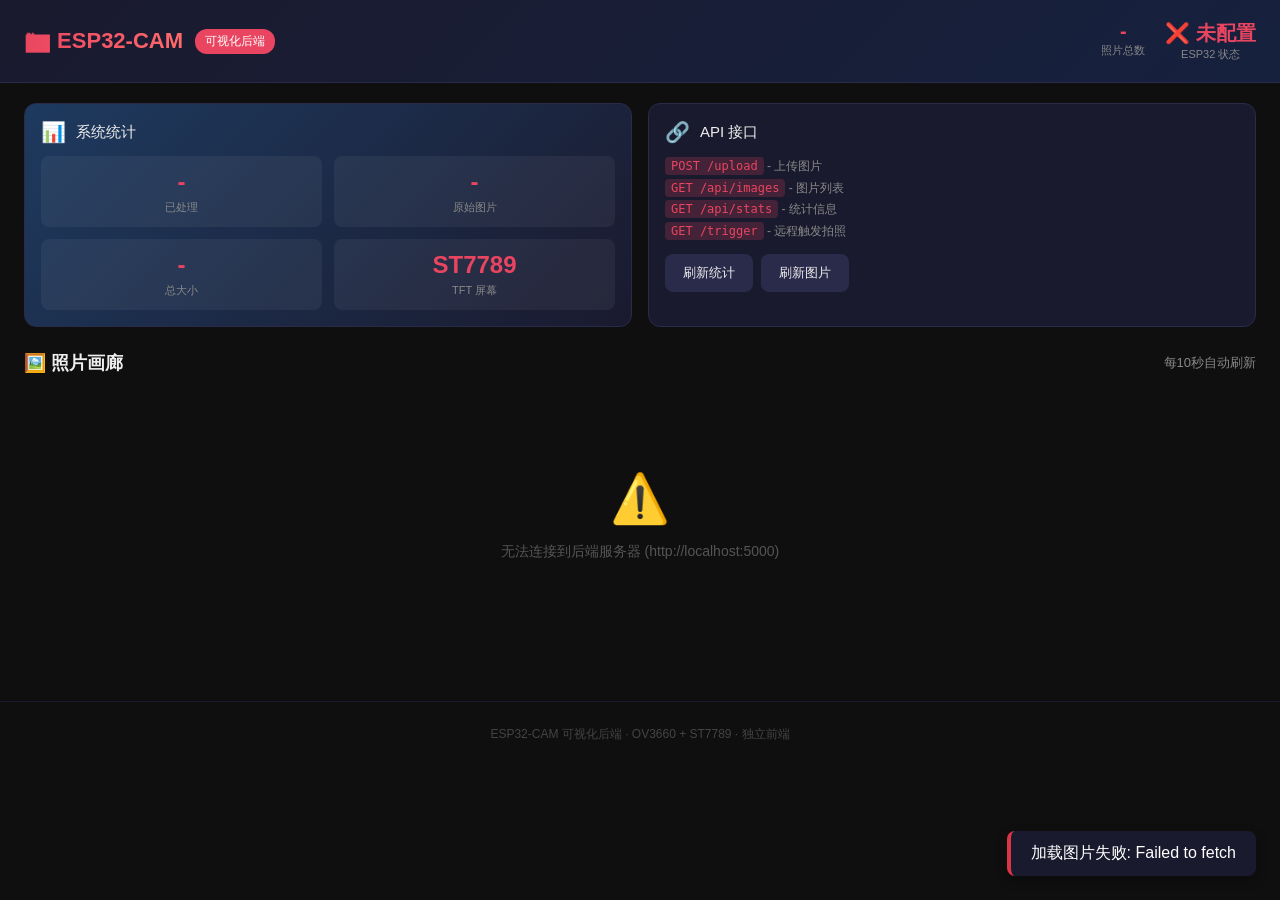
==== frontend/index.html @ 66d802b4 "refactor: separate frontend and backend architecture Backend: - Restructure Flask app from monolithi" ====
<!DOCTYPE html>
<html lang="zh">
<head>
    <meta charset="UTF-8">
    <meta name="viewport" content="width=device-width, initial-scale=1.0">
    <title>ESP32-CAM 可视化后端</title>
    <link rel="stylesheet" href="css/style.css">
</head>
<body>
    <header class="header">
        <div class="header-left">
            <h1>📷 ESP32-CAM</h1>
            <span class="header-badge">可视化后端</span>
        </div>
        <div class="header-stats">
            <div class="stat-item">
                <div class="stat-value" id="photo-count">-</div>
                <div class="stat-label">照片总数</div>
            </div>
            <div class="stat-item">
                <div class="stat-value" id="esp32-status">❌ 未配置</div>
                <div class="stat-label">ESP32 状态</div>
            </div>
        </div>
    </header>

    <main class="main">
        <div class="control-cards">
            <!-- ESP32 Stream Card -->
            <div class="control-card" id="esp32-card" style="display: none;">
                <div class="card-header">
                    <span class="card-icon">📹</span>
                    <h3>ESP32 实时预览</h3>
                </div>
                <div class="stream-container">
                    <img id="esp32-stream" src="" alt="ESP32 Stream">
                    <div class="stream-overlay">
                        <span class="live-badge">LIVE</span>
                    </div>
                </div>
                <div class="card-actions">
                    <a id="esp32-fullscreen" href="" target="_blank" class="btn btn-secondary">打开全屏</a>
                    <button class="btn btn-primary" onclick="triggerCapture()">远程拍照</button>
                </div>
            </div>

            <!-- Stats Card -->
            <div class="control-card stats-card">
                <div class="card-header">
                    <span class="card-icon">📊</span>
                    <h3>系统统计</h3>
                </div>
                <div class="stats-grid">
                    <div class="stat-box">
                        <div class="value" id="processed-count">-</div>
                        <div class="label">已处理</div>
                    </div>
                    <div class="stat-box">
                        <div class="value" id="raw-count">-</div>
                        <div class="label">原始图片</div>
                    </div>
                    <div class="stat-box">
                        <div class="value" id="total-size">-</div>
                        <div class="label">总大小</div>
                    </div>
                    <div class="stat-box">
                        <div class="value">ST7789</div>
                        <div class="label">TFT 屏幕</div>
                    </div>
                </div>
            </div>

            <!-- API Info Card -->
            <div class="control-card">
                <div class="card-header">
                    <span class="card-icon">🔗</span>
                    <h3>API 接口</h3>
                </div>
                <div class="api-list">
                    <code>POST /upload</code> - 上传图片<br>
                    <code>GET /api/images</code> - 图片列表<br>
                    <code>GET /api/stats</code> - 统计信息<br>
                    <code>GET /trigger</code> - 远程触发拍照
                </div>
                <div class="card-actions">
                    <button class="btn btn-secondary" onclick="loadStats()">刷新统计</button>
                    <button class="btn btn-secondary" onclick="loadImages()">刷新图片</button>
                </div>
            </div>
        </div>

        <div class="section-header">
            <h2>🖼️ 照片画廊</h2>
            <span class="refresh-info">每10秒自动刷新</span>
        </div>

        <div class="image-grid" id="image-grid">
            <div class="empty-state">
                <div class="icon">📷</div>
                <p>加载中...</p>
            </div>
        </div>
    </main>

    <footer class="footer">
        ESP32-CAM 可视化后端 · OV3660 + ST7789 · 独立前端
    </footer>

    <div class="toast" id="toast"></div>

    <script src="js/app.js"></script>
</body>
</html>
---- frontend/css/style.css ----
/* Reset & Base */
* {
    margin: 0;
    padding: 0;
    box-sizing: border-box;
}

body {
    font-family: -apple-system, BlinkMacSystemFont, 'Segoe UI', Roboto, sans-serif;
    background: #0f0f0f;
    color: #eee;
    min-height: 100vh;
}

/* Header */
.header {
    background: linear-gradient(135deg, #1a1a2e 0%, #16213e 100%);
    padding: 20px 24px;
    display: flex;
    align-items: center;
    justify-content: space-between;
    flex-wrap: wrap;
    gap: 12px;
    border-bottom: 1px solid #2a2a4a;
}

.header-left {
    display: flex;
    align-items: center;
    gap: 12px;
}

.header h1 {
    font-size: 22px;
    font-weight: 600;
    background: linear-gradient(90deg, #e94560, #ff6b6b);
    -webkit-background-clip: text;
    -webkit-text-fill-color: transparent;
    background-clip: text;
}

.header-badge {
    background: #e94560;
    color: white;
    padding: 4px 10px;
    border-radius: 12px;
    font-size: 12px;
    font-weight: 500;
}

.header-stats {
    display: flex;
    gap: 20px;
}

.stat-item {
    text-align: center;
}

.stat-value {
    font-size: 20px;
    font-weight: 600;
    color: #e94560;
}

.stat-label {
    font-size: 11px;
    color: #888;
    text-transform: uppercase;
}

/* Main Content */
.main {
    padding: 20px 24px;
    max-width: 1600px;
    margin: 0 auto;
}

/* Control Cards */
.control-cards {
    display: grid;
    grid-template-columns: repeat(auto-fit, minmax(320px, 1fr));
    gap: 16px;
    margin-bottom: 24px;
}

.control-card {
    background: #1a1a2e;
    border-radius: 12px;
    padding: 16px;
    border: 1px solid #2a2a4a;
}

.card-header {
    display: flex;
    align-items: center;
    gap: 10px;
    margin-bottom: 12px;
}

.card-icon {
    font-size: 20px;
}

.card-header h3 {
    font-size: 15px;
    font-weight: 500;
}

/* Stream Container */
.stream-container {
    position: relative;
    background: #000;
    border-radius: 8px;
    overflow: hidden;
    aspect-ratio: 4/3;
}

.stream-container img {
    width: 100%;
    height: 100%;
    object-fit: contain;
}

.stream-overlay {
    position: absolute;
    top: 10px;
    left: 10px;
}

.live-badge {
    background: #e94560;
    color: white;
    padding: 4px 8px;
    border-radius: 4px;
    font-size: 11px;
    font-weight: 600;
    animation: pulse 2s infinite;
}

@keyframes pulse {
    0%, 100% { opacity: 1; }
    50% { opacity: 0.6; }
}

.card-actions {
    display: flex;
    gap: 8px;
    margin-top: 12px;
    flex-wrap: wrap;
}

/* Stats Card */
.stats-card {
    background: linear-gradient(135deg, #1e3a5f 0%, #1a1a2e 100%);
}

.stats-grid {
    display: grid;
    grid-template-columns: repeat(2, 1fr);
    gap: 12px;
}

.stat-box {
    background: rgba(255, 255, 255, 0.05);
    padding: 12px;
    border-radius: 8px;
    text-align: center;
}

.stat-box .value {
    font-size: 24px;
    font-weight: 600;
    color: #e94560;
}

.stat-box .label {
    font-size: 11px;
    color: #888;
    margin-top: 4px;
}

/* API List */
.api-list {
    font-size: 12px;
    color: #888;
    line-height: 1.8;
}

.api-list code {
    background: rgba(233, 69, 96, 0.2);
    padding: 2px 6px;
    border-radius: 4px;
    color: #e94560;
}

/* Buttons */
.btn {
    padding: 10px 18px;
    border-radius: 8px;
    border: none;
    font-size: 13px;
    font-weight: 500;
    cursor: pointer;
    transition: all 0.2s;
    text-decoration: none;
    display: inline-flex;
    align-items: center;
    gap: 6px;
}

.btn-primary {
    background: #e94560;
    color: white;
}

.btn-primary:hover {
    background: #c23152;
    transform: translateY(-1px);
}

.btn-secondary {
    background: #2a2a4a;
    color: #eee;
}

.btn-secondary:hover {
    background: #3a3a5a;
}

.btn-danger {
    background: #dc3545;
    color: white;
}

.btn-danger:hover {
    background: #c82333;
}

/* Section Header */
.section-header {
    display: flex;
    align-items: center;
    justify-content: space-between;
    margin-bottom: 16px;
}

.section-header h2 {
    font-size: 18px;
    font-weight: 600;
}

.refresh-info {
    color: #888;
    font-size: 13px;
}

/* Image Grid */
.image-grid {
    display: grid;
    grid-template-columns: repeat(auto-fill, minmax(240px, 1fr));
    gap: 16px;
}

.image-card {
    background: #1a1a2e;
    border-radius: 10px;
    overflow: hidden;
    position: relative;
    transition: transform 0.2s, box-shadow 0.2s;
    border: 1px solid #2a2a4a;
}

.image-card:hover {
    transform: translateY(-4px);
    box-shadow: 0 8px 24px rgba(233, 69, 96, 0.2);
}

.image-link {
    display: block;
    aspect-ratio: 4/3;
    overflow: hidden;
}

.image-link img {
    width: 100%;
    height: 100%;
    object-fit: cover;
    transition: transform 0.3s;
}

.image-card:hover .image-link img {
    transform: scale(1.05);
}

.image-info {
    padding: 10px 12px;
    display: flex;
    justify-content: space-between;
    font-size: 11px;
    color: #888;
}

.btn-delete {
    position: absolute;
    top: 8px;
    right: 8px;
    width: 28px;
    height: 28px;
    border-radius: 50%;
    background: rgba(0, 0, 0, 0.7);
    color: white;
    border: none;
    font-size: 18px;
    cursor: pointer;
    opacity: 0;
    transition: opacity 0.2s, background 0.2s;
    display: flex;
    align-items: center;
    justify-content: center;
}

.image-card:hover .btn-delete {
    opacity: 1;
}

.btn-delete:hover {
    background: #dc3545;
}

/* Empty State */
.empty-state {
    text-align: center;
    padding: 80px 20px;
    color: #555;
    grid-column: 1 / -1;
}

.empty-state .icon {
    font-size: 48px;
    margin-bottom: 16px;
}

.empty-state p {
    font-size: 14px;
}

/* Footer */
.footer {
    text-align: center;
    padding: 24px;
    font-size: 12px;
    color: #444;
    border-top: 1px solid #1a1a2e;
    margin-top: 40px;
}

/* Toast Notification */
.toast {
    position: fixed;
    bottom: 24px;
    right: 24px;
    background: #1a1a2e;
    color: white;
    padding: 12px 20px;
    border-radius: 8px;
    border-left: 4px solid #e94560;
    box-shadow: 0 4px 12px rgba(0, 0, 0, 0.3);
    transform: translateX(120%);
    transition: transform 0.3s;
    z-index: 1000;
    max-width: 300px;
}

.toast.show {
    transform: translateX(0);
}

.toast.error {
    border-left-color: #dc3545;
}

.toast.success {
    border-left-color: #28a745;
}

/* Loading Spinner */
.loading {
    display: inline-block;
    width: 16px;
    height: 16px;
    border: 2px solid rgba(255, 255, 255, 0.3);
    border-radius: 50%;
    border-top-color: #e94560;
    animation: spin 0.8s linear infinite;
}

@keyframes spin {
    to { transform: rotate(360deg); }
}

/* Responsive */
@media (max-width: 768px) {
    .header {
        flex-direction: column;
        align-items: flex-start;
    }

    .header-stats {
        width: 100%;
        justify-content: space-around;
    }

    .control-cards {
        grid-template-columns: 1fr;
    }

    .image-grid {
        grid-template-columns: repeat(auto-fill, minmax(160px, 1fr));
    }

    .card-actions {
        flex-direction: column;
    }

    .btn {
        width: 100%;
        justify-content: center;
    }
}
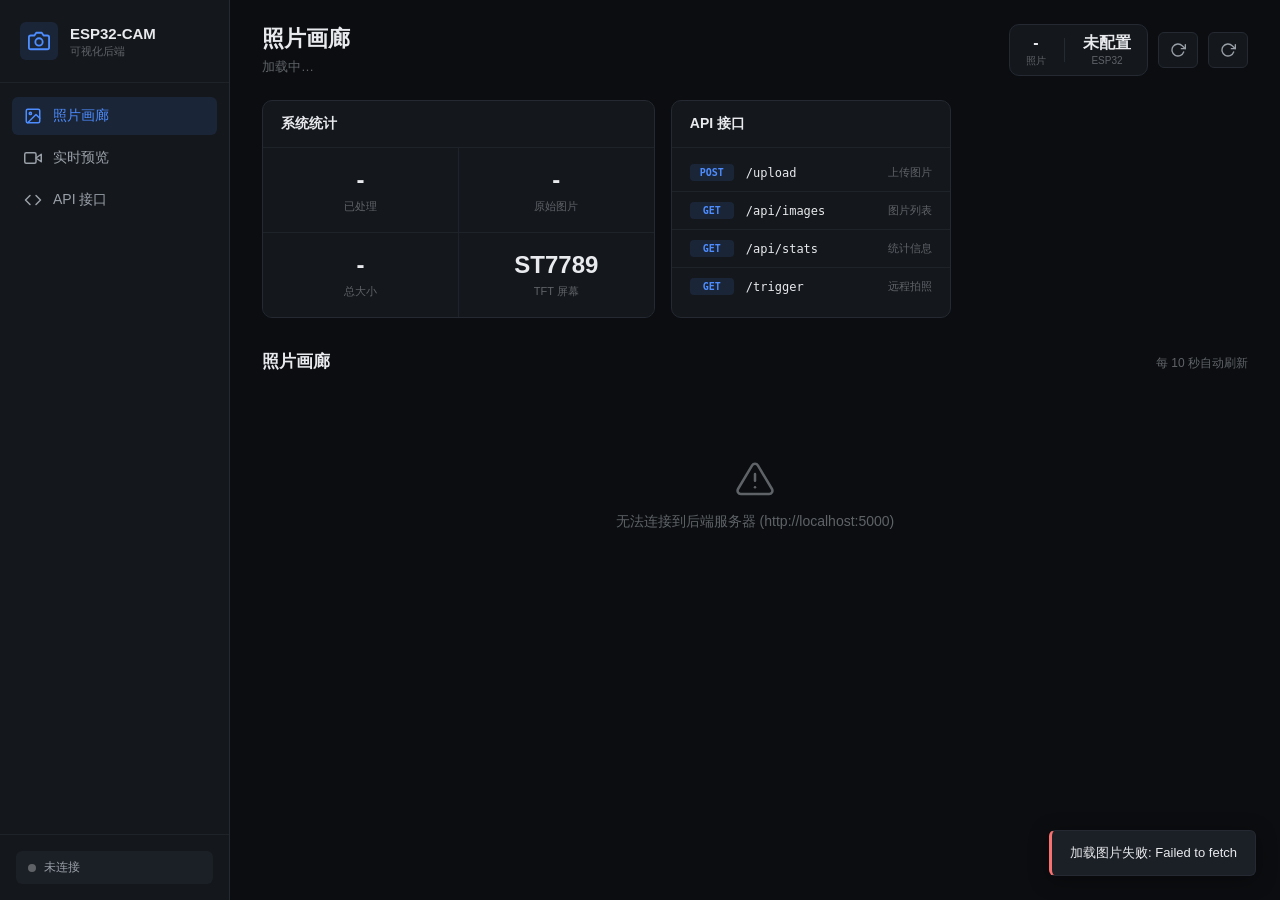
==== commit 6b372e2f: "redesign: modern sidebar layout with refined dark theme - Restructure index.html into sidebar + cont" ====
--- a/frontend/index.html
+++ b/frontend/index.html
@@ -7,107 +7,151 @@
     <link rel="stylesheet" href="css/style.css">
 </head>
 <body>
-    <header class="header">
-        <div class="header-left">
-            <h1>📷 ESP32-CAM</h1>
-            <span class="header-badge">可视化后端</span>
-        </div>
-        <div class="header-stats">
-            <div class="stat-item">
-                <div class="stat-value" id="photo-count">-</div>
-                <div class="stat-label">照片总数</div>
-            </div>
-            <div class="stat-item">
-                <div class="stat-value" id="esp32-status">❌ 未配置</div>
-                <div class="stat-label">ESP32 状态</div>
-            </div>
-        </div>
-    </header>
-
-    <main class="main">
-        <div class="control-cards">
-            <!-- ESP32 Stream Card -->
-            <div class="control-card" id="esp32-card" style="display: none;">
-                <div class="card-header">
-                    <span class="card-icon">📹</span>
-                    <h3>ESP32 实时预览</h3>
+    <div class="app">
+        <!-- Sidebar -->
+        <aside class="sidebar">
+            <div class="brand">
+                <div class="brand-logo">
+                    <svg viewBox="0 0 24 24" width="22" height="22" fill="none" stroke="currentColor" stroke-width="2" stroke-linecap="round" stroke-linejoin="round">
+                        <path d="M23 19a2 2 0 0 1-2 2H3a2 2 0 0 1-2-2V8a2 2 0 0 1 2-2h4l2-3h6l2 3h4a2 2 0 0 1 2 2z"/>
+                        <circle cx="12" cy="13" r="4"/>
+                    </svg>
                 </div>
-                <div class="stream-container">
-                    <img id="esp32-stream" src="" alt="ESP32 Stream">
-                    <div class="stream-overlay">
-                        <span class="live-badge">LIVE</span>
-                    </div>
-                </div>
-                <div class="card-actions">
-                    <a id="esp32-fullscreen" href="" target="_blank" class="btn btn-secondary">打开全屏</a>
-                    <button class="btn btn-primary" onclick="triggerCapture()">远程拍照</button>
+                <div class="brand-text">
+                    <span class="brand-title">ESP32-CAM</span>
+                    <span class="brand-sub">可视化后端</span>
                 </div>
             </div>
 
-            <!-- Stats Card -->
-            <div class="control-card stats-card">
-                <div class="card-header">
-                    <span class="card-icon">📊</span>
-                    <h3>系统统计</h3>
+            <nav class="nav">
+                <a href="#gallery" class="nav-item active">
+                    <svg viewBox="0 0 24 24" width="18" height="18" fill="none" stroke="currentColor" stroke-width="2" stroke-linecap="round" stroke-linejoin="round"><rect x="3" y="3" width="18" height="18" rx="2"/><circle cx="8.5" cy="8.5" r="1.5"/><path d="M21 15l-5-5L5 21"/></svg>
+                    <span>照片画廊</span>
+                </a>
+                <a href="#stream" class="nav-item" id="nav-stream">
+                    <svg viewBox="0 0 24 24" width="18" height="18" fill="none" stroke="currentColor" stroke-width="2" stroke-linecap="round" stroke-linejoin="round"><polygon points="23 7 16 12 23 17 23 7"/><rect x="1" y="5" width="15" height="14" rx="2"/></svg>
+                    <span>实时预览</span>
+                </a>
+                <a href="#api" class="nav-item">
+                    <svg viewBox="0 0 24 24" width="18" height="18" fill="none" stroke="currentColor" stroke-width="2" stroke-linecap="round" stroke-linejoin="round"><polyline points="16 18 22 12 16 6"/><polyline points="8 6 2 12 8 18"/></svg>
+                    <span>API 接口</span>
+                </a>
+            </nav>
+
+            <div class="sidebar-footer">
+                <div class="status-pill" id="sidebar-status">
+                    <span class="status-dot status-dot--offline"></span>
+                    <span id="sidebar-status-text">未连接</span>
                 </div>
-                <div class="stats-grid">
-                    <div class="stat-box">
-                        <div class="value" id="processed-count">-</div>
-                        <div class="label">已处理</div>
+            </div>
+        </aside>
+
+        <!-- Main -->
+        <main class="content">
+            <!-- Top bar -->
+            <header class="topbar">
+                <div class="topbar-title">
+                    <h1>照片画廊</h1>
+                    <p class="topbar-sub" id="topbar-sub">加载中…</p>
+                </div>
+                <div class="topbar-actions">
+                    <div class="topbar-stats">
+                        <div class="ts-item">
+                            <span class="ts-value" id="photo-count">-</span>
+                            <span class="ts-label">照片</span>
+                        </div>
+                        <div class="ts-divider"></div>
+                        <div class="ts-item">
+                            <span class="ts-value" id="esp32-status">未配置</span>
+                            <span class="ts-label">ESP32</span>
+                        </div>
                     </div>
-                    <div class="stat-box">
-                        <div class="value" id="raw-count">-</div>
-                        <div class="label">原始图片</div>
+                    <button class="btn btn-ghost" onclick="loadStats()" title="刷新统计">
+                        <svg viewBox="0 0 24 24" width="16" height="16" fill="none" stroke="currentColor" stroke-width="2" stroke-linecap="round" stroke-linejoin="round"><polyline points="23 4 23 10 17 10"/><path d="M20.49 15a9 9 0 1 1-2.12-9.36L23 10"/></svg>
+                    </button>
+                    <button class="btn btn-ghost" onclick="loadImages()" title="刷新图片">
+                        <svg viewBox="0 0 24 24" width="16" height="16" fill="none" stroke="currentColor" stroke-width="2" stroke-linecap="round" stroke-linejoin="round"><polyline points="23 4 23 10 17 10"/><path d="M20.49 15a9 9 0 1 1-2.12-9.36L23 10"/></svg>
+                    </button>
+                </div>
+            </header>
+
+            <!-- Cards row -->
+            <section class="cards" id="stream">
+                <div class="card card--stream" id="esp32-card" style="display:none;">
+                    <div class="card-head">
+                        <div class="card-head-left">
+                            <span class="card-title">实时预览</span>
+                            <span class="live-tag"><span class="live-dot"></span>LIVE</span>
+                        </div>
+                        <a id="esp32-fullscreen" href="" target="_blank" class="card-link">全屏打开 ↗</a>
                     </div>
-                    <div class="stat-box">
-                        <div class="value" id="total-size">-</div>
-                        <div class="label">总大小</div>
+                    <div class="stream-wrap">
+                        <img id="esp32-stream" src="" alt="ESP32 Stream">
                     </div>
-                    <div class="stat-box">
-                        <div class="value">ST7789</div>
-                        <div class="label">TFT 屏幕</div>
+                    <div class="card-foot">
+                        <button class="btn btn-primary" onclick="triggerCapture()">
+                            <svg viewBox="0 0 24 24" width="16" height="16" fill="none" stroke="currentColor" stroke-width="2" stroke-linecap="round" stroke-linejoin="round"><path d="M23 19a2 2 0 0 1-2 2H3a2 2 0 0 1-2-2V8a2 2 0 0 1 2-2h4l2-3h6l2 3h4a2 2 0 0 1 2 2z"/><circle cx="12" cy="13" r="4"/></svg>
+                            远程拍照
+                        </button>
                     </div>
                 </div>
-            </div>
 
-            <!-- API Info Card -->
-            <div class="control-card">
-                <div class="card-header">
-                    <span class="card-icon">🔗</span>
-                    <h3>API 接口</h3>
+                <div class="card card--stats">
+                    <div class="card-head">
+                        <span class="card-title">系统统计</span>
+                    </div>
+                    <div class="stats-grid">
+                        <div class="stat-box">
+                            <div class="stat-value" id="processed-count">-</div>
+                            <div class="stat-label">已处理</div>
+                        </div>
+                        <div class="stat-box">
+                            <div class="stat-value" id="raw-count">-</div>
+                            <div class="stat-label">原始图片</div>
+                        </div>
+                        <div class="stat-box">
+                            <div class="stat-value" id="total-size">-</div>
+                            <div class="stat-label">总大小</div>
+                        </div>
+                        <div class="stat-box">
+                            <div class="stat-value">ST7789</div>
+                            <div class="stat-label">TFT 屏幕</div>
+                        </div>
+                    </div>
                 </div>
-                <div class="api-list">
-                    <code>POST /upload</code> - 上传图片<br>
-                    <code>GET /api/images</code> - 图片列表<br>
-                    <code>GET /api/stats</code> - 统计信息<br>
-                    <code>GET /trigger</code> - 远程触发拍照
+
+                <div class="card card--api" id="api">
+                    <div class="card-head">
+                        <span class="card-title">API 接口</span>
+                    </div>
+                    <div class="api-list">
+                        <div class="api-row"><code>POST</code><span>/upload</span><em>上传图片</em></div>
+                        <div class="api-row"><code>GET</code><span>/api/images</span><em>图片列表</em></div>
+                        <div class="api-row"><code>GET</code><span>/api/stats</span><em>统计信息</em></div>
+                        <div class="api-row"><code>GET</code><span>/trigger</span><em>远程拍照</em></div>
+                    </div>
                 </div>
-                <div class="card-actions">
-                    <button class="btn btn-secondary" onclick="loadStats()">刷新统计</button>
-                    <button class="btn btn-secondary" onclick="loadImages()">刷新图片</button>
+            </section>
+
+            <!-- Gallery -->
+            <section class="gallery" id="gallery">
+                <div class="gallery-head">
+                    <h2>照片画廊</h2>
+                    <span class="refresh-info">每 10 秒自动刷新</span>
                 </div>
-            </div>
-        </div>
-
-        <div class="section-header">
-            <h2>🖼️ 照片画廊</h2>
-            <span class="refresh-info">每10秒自动刷新</span>
-        </div>
-
-        <div class="image-grid" id="image-grid">
-            <div class="empty-state">
-                <div class="icon">📷</div>
-                <p>加载中...</p>
-            </div>
-        </div>
-    </main>
-
-    <footer class="footer">
-        ESP32-CAM 可视化后端 · OV3660 + ST7789 · 独立前端
-    </footer>
+                <div class="image-grid" id="image-grid">
+                    <div class="empty-state">
+                        <div class="empty-icon">
+                            <svg viewBox="0 0 24 24" width="40" height="40" fill="none" stroke="currentColor" stroke-width="1.5" stroke-linecap="round" stroke-linejoin="round"><rect x="3" y="3" width="18" height="18" rx="2"/><circle cx="8.5" cy="8.5" r="1.5"/><path d="M21 15l-5-5L5 21"/></svg>
+                        </div>
+                        <p>加载中…</p>
+                    </div>
+                </div>
+            </section>
+        </main>
+    </div>
 
     <div class="toast" id="toast"></div>
-
     <script src="js/app.js"></script>
 </body>
 </html>
--- a/frontend/css/style.css
+++ b/frontend/css/style.css
@@ -1,304 +1,345 @@
-/* Reset & Base */
-* {
-    margin: 0;
-    padding: 0;
-    box-sizing: border-box;
-}
+/* ===== Design Tokens ===== */
+:root {
+    --bg: #0b0d10;
+    --surface: #14171c;
+    --surface-2: #1b1f26;
+    --border: #242932;
+    --border-soft: #1e2229;
+    --text: #e8eaed;
+    --text-2: #9aa0a8;
+    --text-3: #5f6368;
+    --accent: #4d8dff;
+    --accent-2: #6aa1ff;
+    --accent-soft: rgba(77, 141, 255, 0.12);
+    --green: #34d399;
+    --red: #f87171;
+    --radius: 10px;
+    --radius-sm: 6px;
+    --sidebar-w: 230px;
+    --shadow: 0 4px 20px rgba(0,0,0,0.35);
+}
+
+* { margin: 0; padding: 0; box-sizing: border-box; }
 
 body {
-    font-family: -apple-system, BlinkMacSystemFont, 'Segoe UI', Roboto, sans-serif;
-    background: #0f0f0f;
-    color: #eee;
+    font-family: -apple-system, BlinkMacSystemFont, 'Segoe UI', Roboto, 'PingFang SC', 'Microsoft YaHei', sans-serif;
+    background: var(--bg);
+    color: var(--text);
     min-height: 100vh;
-}
-
-/* Header */
-.header {
-    background: linear-gradient(135deg, #1a1a2e 0%, #16213e 100%);
-    padding: 20px 24px;
+    -webkit-font-smoothing: antialiased;
+}
+
+/* ===== Layout ===== */
+.app {
+    display: flex;
+    min-height: 100vh;
+}
+
+/* ===== Sidebar ===== */
+.sidebar {
+    width: var(--sidebar-w);
+    flex-shrink: 0;
+    background: var(--surface);
+    border-right: 1px solid var(--border);
+    display: flex;
+    flex-direction: column;
+    position: sticky;
+    top: 0;
+    height: 100vh;
+}
+
+.brand {
+    display: flex;
+    align-items: center;
+    gap: 12px;
+    padding: 22px 20px;
+    border-bottom: 1px solid var(--border-soft);
+}
+
+.brand-logo {
+    width: 38px;
+    height: 38px;
+    border-radius: var(--radius-sm);
+    background: var(--accent-soft);
+    color: var(--accent);
+    display: flex;
+    align-items: center;
+    justify-content: center;
+    flex-shrink: 0;
+}
+
+.brand-text { display: flex; flex-direction: column; line-height: 1.3; }
+.brand-title { font-size: 15px; font-weight: 600; }
+.brand-sub { font-size: 11px; color: var(--text-3); }
+
+.nav {
+    padding: 14px 12px;
+    display: flex;
+    flex-direction: column;
+    gap: 4px;
+    flex: 1;
+}
+
+.nav-item {
+    display: flex;
+    align-items: center;
+    gap: 11px;
+    padding: 10px 12px;
+    border-radius: var(--radius-sm);
+    color: var(--text-2);
+    text-decoration: none;
+    font-size: 14px;
+    transition: background .15s, color .15s;
+}
+
+.nav-item:hover { background: var(--surface-2); color: var(--text); }
+.nav-item.active { background: var(--accent-soft); color: var(--accent); }
+
+.sidebar-footer {
+    padding: 16px;
+    border-top: 1px solid var(--border-soft);
+}
+
+.status-pill {
+    display: flex;
+    align-items: center;
+    gap: 8px;
+    padding: 8px 12px;
+    background: var(--surface-2);
+    border-radius: var(--radius-sm);
+    font-size: 12px;
+    color: var(--text-2);
+}
+
+.status-dot {
+    width: 8px;
+    height: 8px;
+    border-radius: 50%;
+    flex-shrink: 0;
+}
+.status-dot--online { background: var(--green); box-shadow: 0 0 6px var(--green); }
+.status-dot--offline { background: var(--text-3); }
+
+/* ===== Content ===== */
+.content {
+    flex: 1;
+    min-width: 0;
+    padding: 0 32px 48px;
+}
+
+/* ===== Top bar ===== */
+.topbar {
     display: flex;
     align-items: center;
     justify-content: space-between;
+    padding: 24px 0;
+    gap: 16px;
     flex-wrap: wrap;
-    gap: 12px;
-    border-bottom: 1px solid #2a2a4a;
-}
-
-.header-left {
-    display: flex;
-    align-items: center;
-    gap: 12px;
-}
-
-.header h1 {
-    font-size: 22px;
-    font-weight: 600;
-    background: linear-gradient(90deg, #e94560, #ff6b6b);
-    -webkit-background-clip: text;
-    -webkit-text-fill-color: transparent;
-    background-clip: text;
-}
-
-.header-badge {
-    background: #e94560;
-    color: white;
-    padding: 4px 10px;
-    border-radius: 12px;
-    font-size: 12px;
-    font-weight: 500;
-}
-
-.header-stats {
-    display: flex;
-    gap: 20px;
-}
-
-.stat-item {
-    text-align: center;
-}
-
-.stat-value {
-    font-size: 20px;
-    font-weight: 600;
-    color: #e94560;
-}
-
-.stat-label {
-    font-size: 11px;
-    color: #888;
-    text-transform: uppercase;
-}
-
-/* Main Content */
-.main {
-    padding: 20px 24px;
-    max-width: 1600px;
-    margin: 0 auto;
-}
-
-/* Control Cards */
-.control-cards {
-    display: grid;
-    grid-template-columns: repeat(auto-fit, minmax(320px, 1fr));
-    gap: 16px;
-    margin-bottom: 24px;
-}
-
-.control-card {
-    background: #1a1a2e;
-    border-radius: 12px;
-    padding: 16px;
-    border: 1px solid #2a2a4a;
-}
-
-.card-header {
-    display: flex;
-    align-items: center;
-    gap: 10px;
-    margin-bottom: 12px;
-}
-
-.card-icon {
-    font-size: 20px;
-}
-
-.card-header h3 {
-    font-size: 15px;
-    font-weight: 500;
-}
-
-/* Stream Container */
-.stream-container {
-    position: relative;
-    background: #000;
-    border-radius: 8px;
-    overflow: hidden;
-    aspect-ratio: 4/3;
-}
-
-.stream-container img {
-    width: 100%;
-    height: 100%;
-    object-fit: contain;
-}
-
-.stream-overlay {
-    position: absolute;
-    top: 10px;
-    left: 10px;
-}
-
-.live-badge {
-    background: #e94560;
-    color: white;
-    padding: 4px 8px;
-    border-radius: 4px;
-    font-size: 11px;
-    font-weight: 600;
-    animation: pulse 2s infinite;
-}
-
-@keyframes pulse {
-    0%, 100% { opacity: 1; }
-    50% { opacity: 0.6; }
-}
-
-.card-actions {
-    display: flex;
-    gap: 8px;
-    margin-top: 12px;
-    flex-wrap: wrap;
-}
-
-/* Stats Card */
-.stats-card {
-    background: linear-gradient(135deg, #1e3a5f 0%, #1a1a2e 100%);
-}
-
-.stats-grid {
-    display: grid;
-    grid-template-columns: repeat(2, 1fr);
-    gap: 12px;
-}
-
-.stat-box {
-    background: rgba(255, 255, 255, 0.05);
-    padding: 12px;
-    border-radius: 8px;
-    text-align: center;
-}
-
-.stat-box .value {
-    font-size: 24px;
-    font-weight: 600;
-    color: #e94560;
-}
-
-.stat-box .label {
-    font-size: 11px;
-    color: #888;
-    margin-top: 4px;
-}
-
-/* API List */
-.api-list {
-    font-size: 12px;
-    color: #888;
-    line-height: 1.8;
-}
-
-.api-list code {
-    background: rgba(233, 69, 96, 0.2);
-    padding: 2px 6px;
-    border-radius: 4px;
-    color: #e94560;
-}
-
-/* Buttons */
+}
+
+.topbar-title h1 { font-size: 22px; font-weight: 600; }
+.topbar-sub { font-size: 13px; color: var(--text-3); margin-top: 4px; }
+
+.topbar-actions { display: flex; align-items: center; gap: 10px; }
+
+.topbar-stats {
+    display: flex;
+    align-items: center;
+    gap: 18px;
+    padding: 8px 16px;
+    background: var(--surface);
+    border: 1px solid var(--border);
+    border-radius: var(--radius);
+}
+
+.ts-item { display: flex; flex-direction: column; align-items: center; line-height: 1.2; }
+.ts-value { font-size: 16px; font-weight: 600; color: var(--text); }
+.ts-label { font-size: 10px; color: var(--text-3); margin-top: 2px; }
+.ts-divider { width: 1px; height: 24px; background: var(--border); }
+
+/* ===== Buttons ===== */
 .btn {
-    padding: 10px 18px;
-    border-radius: 8px;
-    border: none;
+    display: inline-flex;
+    align-items: center;
+    gap: 7px;
+    padding: 9px 16px;
+    border-radius: var(--radius-sm);
+    border: 1px solid transparent;
     font-size: 13px;
     font-weight: 500;
     cursor: pointer;
-    transition: all 0.2s;
+    transition: all .15s;
     text-decoration: none;
+    font-family: inherit;
+    white-space: nowrap;
+}
+
+.btn-primary { background: var(--accent); color: #fff; }
+.btn-primary:hover { background: var(--accent-2); }
+
+.btn-ghost {
+    background: var(--surface);
+    color: var(--text-2);
+    border-color: var(--border);
+    padding: 9px 11px;
+}
+.btn-ghost:hover { color: var(--text); border-color: var(--text-3); }
+
+.btn-danger { background: var(--red); color: #fff; }
+
+/* ===== Cards row ===== */
+.cards {
+    display: grid;
+    grid-template-columns: 1.4fr 1fr 1fr;
+    gap: 16px;
+    margin-bottom: 32px;
+}
+
+.card {
+    background: var(--surface);
+    border: 1px solid var(--border);
+    border-radius: var(--radius);
+    overflow: hidden;
+}
+
+.card-head {
+    display: flex;
+    align-items: center;
+    justify-content: space-between;
+    padding: 14px 18px;
+    border-bottom: 1px solid var(--border-soft);
+}
+
+.card-head-left { display: flex; align-items: center; gap: 10px; }
+.card-title { font-size: 14px; font-weight: 600; }
+.card-link { font-size: 12px; color: var(--accent); text-decoration: none; }
+.card-link:hover { text-decoration: underline; }
+
+.card-foot { padding: 14px 18px; }
+
+/* Stream */
+.stream-wrap {
+    background: #000;
+    aspect-ratio: 4/3;
+    overflow: hidden;
+}
+.stream-wrap img { width: 100%; height: 100%; object-fit: contain; }
+
+.live-tag {
     display: inline-flex;
     align-items: center;
-    gap: 6px;
-}
-
-.btn-primary {
-    background: #e94560;
-    color: white;
-}
-
-.btn-primary:hover {
-    background: #c23152;
-    transform: translateY(-1px);
-}
-
-.btn-secondary {
-    background: #2a2a4a;
-    color: #eee;
-}
-
-.btn-secondary:hover {
-    background: #3a3a5a;
-}
-
-.btn-danger {
-    background: #dc3545;
-    color: white;
-}
-
-.btn-danger:hover {
-    background: #c82333;
-}
-
-/* Section Header */
-.section-header {
-    display: flex;
-    align-items: center;
+    gap: 5px;
+    background: rgba(248, 113, 113, 0.15);
+    color: var(--red);
+    padding: 2px 8px;
+    border-radius: 4px;
+    font-size: 10px;
+    font-weight: 700;
+    letter-spacing: 0.5px;
+}
+.live-dot {
+    width: 6px;
+    height: 6px;
+    border-radius: 50%;
+    background: var(--red);
+    animation: pulse 1.5s ease-in-out infinite;
+}
+@keyframes pulse { 0%,100% { opacity: 1; } 50% { opacity: 0.3; } }
+
+/* Stats */
+.stats-grid {
+    display: grid;
+    grid-template-columns: 1fr 1fr;
+    gap: 1px;
+    background: var(--border-soft);
+}
+.stat-box {
+    background: var(--surface);
+    padding: 18px;
+    text-align: center;
+}
+.stat-value { font-size: 24px; font-weight: 700; color: var(--text); }
+.stat-label { font-size: 11px; color: var(--text-3); margin-top: 5px; }
+
+/* API */
+.api-list { padding: 6px 0; }
+.api-row {
+    display: flex;
+    align-items: center;
+    gap: 12px;
+    padding: 10px 18px;
+    font-size: 12px;
+    border-bottom: 1px solid var(--border-soft);
+}
+.api-row:last-child { border-bottom: none; }
+.api-row code {
+    font-size: 10px;
+    font-weight: 700;
+    padding: 3px 7px;
+    border-radius: 4px;
+    background: var(--accent-soft);
+    color: var(--accent);
+    font-family: 'SF Mono', 'Fira Code', Consolas, monospace;
+    min-width: 44px;
+    text-align: center;
+}
+.api-row span {
+    font-family: 'SF Mono', 'Fira Code', Consolas, monospace;
+    color: var(--text);
+    font-size: 12px;
+}
+.api-row em { color: var(--text-3); font-style: normal; margin-left: auto; font-size: 11px; }
+
+/* ===== Gallery ===== */
+.gallery { margin-bottom: 24px; }
+.gallery-head {
+    display: flex;
+    align-items: baseline;
     justify-content: space-between;
     margin-bottom: 16px;
 }
-
-.section-header h2 {
-    font-size: 18px;
-    font-weight: 600;
-}
-
-.refresh-info {
-    color: #888;
-    font-size: 13px;
-}
-
-/* Image Grid */
+.gallery-head h2 { font-size: 17px; font-weight: 600; }
+.refresh-info { font-size: 12px; color: var(--text-3); }
+
 .image-grid {
     display: grid;
-    grid-template-columns: repeat(auto-fill, minmax(240px, 1fr));
-    gap: 16px;
+    grid-template-columns: repeat(auto-fill, minmax(220px, 1fr));
+    gap: 14px;
 }
 
 .image-card {
-    background: #1a1a2e;
-    border-radius: 10px;
+    background: var(--surface);
+    border: 1px solid var(--border);
+    border-radius: var(--radius);
     overflow: hidden;
+    transition: transform .2s, border-color .2s;
     position: relative;
-    transition: transform 0.2s, box-shadow 0.2s;
-    border: 1px solid #2a2a4a;
-}
-
+}
 .image-card:hover {
-    transform: translateY(-4px);
-    box-shadow: 0 8px 24px rgba(233, 69, 96, 0.2);
+    transform: translateY(-3px);
+    border-color: var(--text-3);
 }
 
 .image-link {
     display: block;
     aspect-ratio: 4/3;
     overflow: hidden;
-}
-
+    background: #000;
+}
 .image-link img {
     width: 100%;
     height: 100%;
     object-fit: cover;
-    transition: transform 0.3s;
-}
-
-.image-card:hover .image-link img {
-    transform: scale(1.05);
-}
+    transition: transform .3s;
+}
+.image-card:hover .image-link img { transform: scale(1.04); }
 
 .image-info {
-    padding: 10px 12px;
     display: flex;
     justify-content: space-between;
+    padding: 9px 12px;
     font-size: 11px;
-    color: #888;
+    color: var(--text-3);
 }
 
 .btn-delete {
@@ -308,123 +349,70 @@
     width: 28px;
     height: 28px;
     border-radius: 50%;
-    background: rgba(0, 0, 0, 0.7);
-    color: white;
+    background: rgba(11, 13, 16, 0.75);
+    backdrop-filter: blur(4px);
+    color: #fff;
     border: none;
     font-size: 18px;
     cursor: pointer;
     opacity: 0;
-    transition: opacity 0.2s, background 0.2s;
+    transition: opacity .2s, background .2s;
     display: flex;
     align-items: center;
     justify-content: center;
-}
-
-.image-card:hover .btn-delete {
-    opacity: 1;
-}
-
-.btn-delete:hover {
-    background: #dc3545;
-}
-
-/* Empty State */
+    line-height: 1;
+}
+.image-card:hover .btn-delete { opacity: 1; }
+.btn-delete:hover { background: var(--red); }
+
+/* Empty / error state */
 .empty-state {
+    grid-column: 1 / -1;
     text-align: center;
-    padding: 80px 20px;
-    color: #555;
-    grid-column: 1 / -1;
-}
-
-.empty-state .icon {
-    font-size: 48px;
-    margin-bottom: 16px;
-}
-
-.empty-state p {
-    font-size: 14px;
-}
-
-/* Footer */
-.footer {
-    text-align: center;
-    padding: 24px;
-    font-size: 12px;
-    color: #444;
-    border-top: 1px solid #1a1a2e;
-    margin-top: 40px;
-}
-
-/* Toast Notification */
+    padding: 70px 20px;
+    color: var(--text-3);
+}
+.empty-icon { color: var(--text-3); margin-bottom: 14px; display: flex; justify-content: center; }
+.empty-state p { font-size: 14px; }
+
+/* ===== Toast ===== */
 .toast {
     position: fixed;
     bottom: 24px;
     right: 24px;
-    background: #1a1a2e;
-    color: white;
-    padding: 12px 20px;
-    border-radius: 8px;
-    border-left: 4px solid #e94560;
-    box-shadow: 0 4px 12px rgba(0, 0, 0, 0.3);
+    background: var(--surface-2);
+    color: var(--text);
+    padding: 13px 18px;
+    border-radius: var(--radius-sm);
+    border: 1px solid var(--border);
+    border-left: 3px solid var(--accent);
+    box-shadow: var(--shadow);
     transform: translateX(120%);
-    transition: transform 0.3s;
+    transition: transform .3s ease;
     z-index: 1000;
-    max-width: 300px;
-}
-
-.toast.show {
-    transform: translateX(0);
-}
-
-.toast.error {
-    border-left-color: #dc3545;
-}
-
-.toast.success {
-    border-left-color: #28a745;
-}
-
-/* Loading Spinner */
-.loading {
-    display: inline-block;
-    width: 16px;
-    height: 16px;
-    border: 2px solid rgba(255, 255, 255, 0.3);
-    border-radius: 50%;
-    border-top-color: #e94560;
-    animation: spin 0.8s linear infinite;
-}
-
-@keyframes spin {
-    to { transform: rotate(360deg); }
-}
-
-/* Responsive */
+    max-width: 320px;
+    font-size: 13px;
+}
+.toast.show { transform: translateX(0); }
+.toast.error { border-left-color: var(--red); }
+.toast.success { border-left-color: var(--green); }
+
+/* ===== Responsive ===== */
+@media (max-width: 1100px) {
+    .cards { grid-template-columns: 1fr 1fr; }
+    .card--stream { grid-column: 1 / -1; }
+}
 @media (max-width: 768px) {
-    .header {
-        flex-direction: column;
-        align-items: flex-start;
+    .sidebar {
+        position: fixed;
+        left: 0; top: 0;
+        z-index: 100;
+        transform: translateX(-100%);
+        transition: transform .25s;
     }
-
-    .header-stats {
-        width: 100%;
-        justify-content: space-around;
-    }
-
-    .control-cards {
-        grid-template-columns: 1fr;
-    }
-
-    .image-grid {
-        grid-template-columns: repeat(auto-fill, minmax(160px, 1fr));
-    }
-
-    .card-actions {
-        flex-direction: column;
-    }
-
-    .btn {
-        width: 100%;
-        justify-content: center;
-    }
-}
+    .sidebar.open { transform: translateX(0); }
+    .content { padding: 0 16px 40px; }
+    .cards { grid-template-columns: 1fr; }
+    .topbar { flex-direction: column; align-items: flex-start; }
+    .image-grid { grid-template-columns: repeat(auto-fill, minmax(150px, 1fr)); }
+}
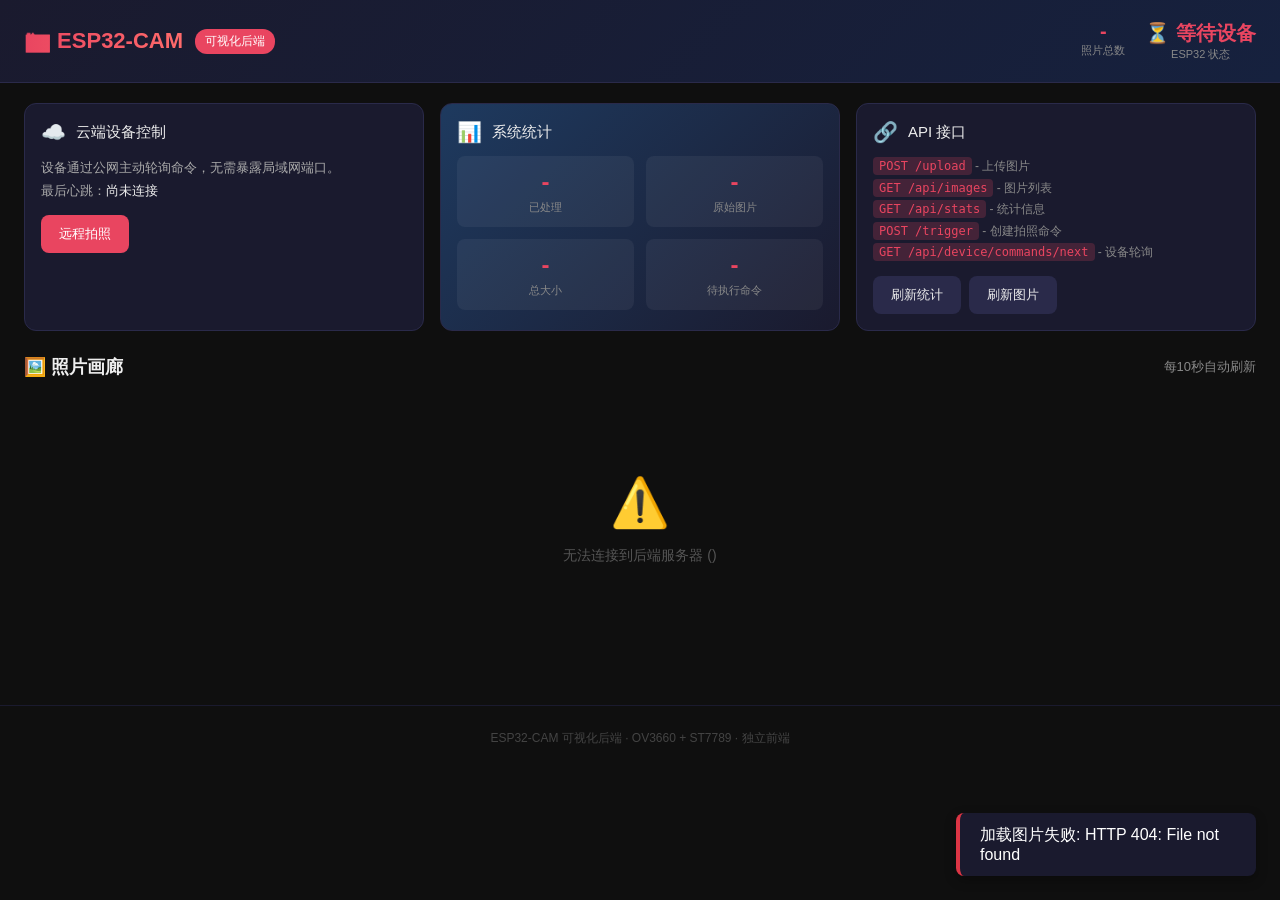
==== commit f0c30adb: "feat: 重构公网图传并支持远程拍照下载" ====
--- a/frontend/index.html
+++ b/frontend/index.html
@@ -7,151 +7,105 @@
     <link rel="stylesheet" href="css/style.css">
 </head>
 <body>
-    <div class="app">
-        <!-- Sidebar -->
-        <aside class="sidebar">
-            <div class="brand">
-                <div class="brand-logo">
-                    <svg viewBox="0 0 24 24" width="22" height="22" fill="none" stroke="currentColor" stroke-width="2" stroke-linecap="round" stroke-linejoin="round">
-                        <path d="M23 19a2 2 0 0 1-2 2H3a2 2 0 0 1-2-2V8a2 2 0 0 1 2-2h4l2-3h6l2 3h4a2 2 0 0 1 2 2z"/>
-                        <circle cx="12" cy="13" r="4"/>
-                    </svg>
+    <header class="header">
+        <div class="header-left">
+            <h1>📷 ESP32-CAM</h1>
+            <span class="header-badge">可视化后端</span>
+        </div>
+        <div class="header-stats">
+            <div class="stat-item">
+                <div class="stat-value" id="photo-count">-</div>
+                <div class="stat-label">照片总数</div>
+            </div>
+            <div class="stat-item">
+                <div class="stat-value" id="esp32-status">⏳ 等待设备</div>
+                <div class="stat-label">ESP32 状态</div>
+            </div>
+        </div>
+    </header>
+
+    <main class="main">
+        <div class="control-cards">
+            <!-- Cloud Device Control Card -->
+            <div class="control-card">
+                <div class="card-header">
+                    <span class="card-icon">☁️</span>
+                    <h3>云端设备控制</h3>
                 </div>
-                <div class="brand-text">
-                    <span class="brand-title">ESP32-CAM</span>
-                    <span class="brand-sub">可视化后端</span>
+                <div class="device-summary">
+                    <p>设备通过公网主动轮询命令，无需暴露局域网端口。</p>
+                    <p>最后心跳：<span id="device-last-seen">尚未连接</span></p>
+                </div>
+                <div class="card-actions">
+                    <button id="capture-button" class="btn btn-primary" onclick="triggerCapture()">远程拍照</button>
                 </div>
             </div>
 
-            <nav class="nav">
-                <a href="#gallery" class="nav-item active">
-                    <svg viewBox="0 0 24 24" width="18" height="18" fill="none" stroke="currentColor" stroke-width="2" stroke-linecap="round" stroke-linejoin="round"><rect x="3" y="3" width="18" height="18" rx="2"/><circle cx="8.5" cy="8.5" r="1.5"/><path d="M21 15l-5-5L5 21"/></svg>
-                    <span>照片画廊</span>
-                </a>
-                <a href="#stream" class="nav-item" id="nav-stream">
-                    <svg viewBox="0 0 24 24" width="18" height="18" fill="none" stroke="currentColor" stroke-width="2" stroke-linecap="round" stroke-linejoin="round"><polygon points="23 7 16 12 23 17 23 7"/><rect x="1" y="5" width="15" height="14" rx="2"/></svg>
-                    <span>实时预览</span>
-                </a>
-                <a href="#api" class="nav-item">
-                    <svg viewBox="0 0 24 24" width="18" height="18" fill="none" stroke="currentColor" stroke-width="2" stroke-linecap="round" stroke-linejoin="round"><polyline points="16 18 22 12 16 6"/><polyline points="8 6 2 12 8 18"/></svg>
-                    <span>API 接口</span>
-                </a>
-            </nav>
-
-            <div class="sidebar-footer">
-                <div class="status-pill" id="sidebar-status">
-                    <span class="status-dot status-dot--offline"></span>
-                    <span id="sidebar-status-text">未连接</span>
+            <!-- Stats Card -->
+            <div class="control-card stats-card">
+                <div class="card-header">
+                    <span class="card-icon">📊</span>
+                    <h3>系统统计</h3>
+                </div>
+                <div class="stats-grid">
+                    <div class="stat-box">
+                        <div class="value" id="processed-count">-</div>
+                        <div class="label">已处理</div>
+                    </div>
+                    <div class="stat-box">
+                        <div class="value" id="raw-count">-</div>
+                        <div class="label">原始图片</div>
+                    </div>
+                    <div class="stat-box">
+                        <div class="value" id="total-size">-</div>
+                        <div class="label">总大小</div>
+                    </div>
+                    <div class="stat-box">
+                        <div class="value" id="pending-commands">-</div>
+                        <div class="label">待执行命令</div>
+                    </div>
                 </div>
             </div>
-        </aside>
 
-        <!-- Main -->
-        <main class="content">
-            <!-- Top bar -->
-            <header class="topbar">
-                <div class="topbar-title">
-                    <h1>照片画廊</h1>
-                    <p class="topbar-sub" id="topbar-sub">加载中…</p>
+            <!-- API Info Card -->
+            <div class="control-card">
+                <div class="card-header">
+                    <span class="card-icon">🔗</span>
+                    <h3>API 接口</h3>
                 </div>
-                <div class="topbar-actions">
-                    <div class="topbar-stats">
-                        <div class="ts-item">
-                            <span class="ts-value" id="photo-count">-</span>
-                            <span class="ts-label">照片</span>
-                        </div>
-                        <div class="ts-divider"></div>
-                        <div class="ts-item">
-                            <span class="ts-value" id="esp32-status">未配置</span>
-                            <span class="ts-label">ESP32</span>
-                        </div>
-                    </div>
-                    <button class="btn btn-ghost" onclick="loadStats()" title="刷新统计">
-                        <svg viewBox="0 0 24 24" width="16" height="16" fill="none" stroke="currentColor" stroke-width="2" stroke-linecap="round" stroke-linejoin="round"><polyline points="23 4 23 10 17 10"/><path d="M20.49 15a9 9 0 1 1-2.12-9.36L23 10"/></svg>
-                    </button>
-                    <button class="btn btn-ghost" onclick="loadImages()" title="刷新图片">
-                        <svg viewBox="0 0 24 24" width="16" height="16" fill="none" stroke="currentColor" stroke-width="2" stroke-linecap="round" stroke-linejoin="round"><polyline points="23 4 23 10 17 10"/><path d="M20.49 15a9 9 0 1 1-2.12-9.36L23 10"/></svg>
-                    </button>
+                <div class="api-list">
+                    <code>POST /upload</code> - 上传图片<br>
+                    <code>GET /api/images</code> - 图片列表<br>
+                    <code>GET /api/stats</code> - 统计信息<br>
+                    <code>POST /trigger</code> - 创建拍照命令<br>
+                    <code>GET /api/device/commands/next</code> - 设备轮询
                 </div>
-            </header>
+                <div class="card-actions">
+                    <button class="btn btn-secondary" onclick="loadStats()">刷新统计</button>
+                    <button class="btn btn-secondary" onclick="loadImages()">刷新图片</button>
+                </div>
+            </div>
+        </div>
 
-            <!-- Cards row -->
-            <section class="cards" id="stream">
-                <div class="card card--stream" id="esp32-card" style="display:none;">
-                    <div class="card-head">
-                        <div class="card-head-left">
-                            <span class="card-title">实时预览</span>
-                            <span class="live-tag"><span class="live-dot"></span>LIVE</span>
-                        </div>
-                        <a id="esp32-fullscreen" href="" target="_blank" class="card-link">全屏打开 ↗</a>
-                    </div>
-                    <div class="stream-wrap">
-                        <img id="esp32-stream" src="" alt="ESP32 Stream">
-                    </div>
-                    <div class="card-foot">
-                        <button class="btn btn-primary" onclick="triggerCapture()">
-                            <svg viewBox="0 0 24 24" width="16" height="16" fill="none" stroke="currentColor" stroke-width="2" stroke-linecap="round" stroke-linejoin="round"><path d="M23 19a2 2 0 0 1-2 2H3a2 2 0 0 1-2-2V8a2 2 0 0 1 2-2h4l2-3h6l2 3h4a2 2 0 0 1 2 2z"/><circle cx="12" cy="13" r="4"/></svg>
-                            远程拍照
-                        </button>
-                    </div>
-                </div>
+        <div class="section-header">
+            <h2>🖼️ 照片画廊</h2>
+            <span class="refresh-info">每10秒自动刷新</span>
+        </div>
 
-                <div class="card card--stats">
-                    <div class="card-head">
-                        <span class="card-title">系统统计</span>
-                    </div>
-                    <div class="stats-grid">
-                        <div class="stat-box">
-                            <div class="stat-value" id="processed-count">-</div>
-                            <div class="stat-label">已处理</div>
-                        </div>
-                        <div class="stat-box">
-                            <div class="stat-value" id="raw-count">-</div>
-                            <div class="stat-label">原始图片</div>
-                        </div>
-                        <div class="stat-box">
-                            <div class="stat-value" id="total-size">-</div>
-                            <div class="stat-label">总大小</div>
-                        </div>
-                        <div class="stat-box">
-                            <div class="stat-value">ST7789</div>
-                            <div class="stat-label">TFT 屏幕</div>
-                        </div>
-                    </div>
-                </div>
+        <div class="image-grid" id="image-grid">
+            <div class="empty-state">
+                <div class="icon">📷</div>
+                <p>加载中...</p>
+            </div>
+        </div>
+    </main>
 
-                <div class="card card--api" id="api">
-                    <div class="card-head">
-                        <span class="card-title">API 接口</span>
-                    </div>
-                    <div class="api-list">
-                        <div class="api-row"><code>POST</code><span>/upload</span><em>上传图片</em></div>
-                        <div class="api-row"><code>GET</code><span>/api/images</span><em>图片列表</em></div>
-                        <div class="api-row"><code>GET</code><span>/api/stats</span><em>统计信息</em></div>
-                        <div class="api-row"><code>GET</code><span>/trigger</span><em>远程拍照</em></div>
-                    </div>
-                </div>
-            </section>
-
-            <!-- Gallery -->
-            <section class="gallery" id="gallery">
-                <div class="gallery-head">
-                    <h2>照片画廊</h2>
-                    <span class="refresh-info">每 10 秒自动刷新</span>
-                </div>
-                <div class="image-grid" id="image-grid">
-                    <div class="empty-state">
-                        <div class="empty-icon">
-                            <svg viewBox="0 0 24 24" width="40" height="40" fill="none" stroke="currentColor" stroke-width="1.5" stroke-linecap="round" stroke-linejoin="round"><rect x="3" y="3" width="18" height="18" rx="2"/><circle cx="8.5" cy="8.5" r="1.5"/><path d="M21 15l-5-5L5 21"/></svg>
-                        </div>
-                        <p>加载中…</p>
-                    </div>
-                </div>
-            </section>
-        </main>
-    </div>
+    <footer class="footer">
+        ESP32-CAM 可视化后端 · OV3660 + ST7789 · 独立前端
+    </footer>
 
     <div class="toast" id="toast"></div>
+
     <script src="js/app.js"></script>
 </body>
 </html>
--- a/frontend/css/style.css
+++ b/frontend/css/style.css
@@ -1,345 +1,278 @@
-/* ===== Design Tokens ===== */
-:root {
-    --bg: #0b0d10;
-    --surface: #14171c;
-    --surface-2: #1b1f26;
-    --border: #242932;
-    --border-soft: #1e2229;
-    --text: #e8eaed;
-    --text-2: #9aa0a8;
-    --text-3: #5f6368;
-    --accent: #4d8dff;
-    --accent-2: #6aa1ff;
-    --accent-soft: rgba(77, 141, 255, 0.12);
-    --green: #34d399;
-    --red: #f87171;
-    --radius: 10px;
-    --radius-sm: 6px;
-    --sidebar-w: 230px;
-    --shadow: 0 4px 20px rgba(0,0,0,0.35);
-}
-
-* { margin: 0; padding: 0; box-sizing: border-box; }
+/* Reset & Base */
+* {
+    margin: 0;
+    padding: 0;
+    box-sizing: border-box;
+}
 
 body {
-    font-family: -apple-system, BlinkMacSystemFont, 'Segoe UI', Roboto, 'PingFang SC', 'Microsoft YaHei', sans-serif;
-    background: var(--bg);
-    color: var(--text);
+    font-family: -apple-system, BlinkMacSystemFont, 'Segoe UI', Roboto, sans-serif;
+    background: #0f0f0f;
+    color: #eee;
     min-height: 100vh;
-    -webkit-font-smoothing: antialiased;
-}
-
-/* ===== Layout ===== */
-.app {
-    display: flex;
-    min-height: 100vh;
-}
-
-/* ===== Sidebar ===== */
-.sidebar {
-    width: var(--sidebar-w);
-    flex-shrink: 0;
-    background: var(--surface);
-    border-right: 1px solid var(--border);
-    display: flex;
-    flex-direction: column;
-    position: sticky;
-    top: 0;
-    height: 100vh;
-}
-
-.brand {
-    display: flex;
-    align-items: center;
+}
+
+/* Header */
+.header {
+    background: linear-gradient(135deg, #1a1a2e 0%, #16213e 100%);
+    padding: 20px 24px;
+    display: flex;
+    align-items: center;
+    justify-content: space-between;
+    flex-wrap: wrap;
     gap: 12px;
-    padding: 22px 20px;
-    border-bottom: 1px solid var(--border-soft);
-}
-
-.brand-logo {
-    width: 38px;
-    height: 38px;
-    border-radius: var(--radius-sm);
-    background: var(--accent-soft);
-    color: var(--accent);
-    display: flex;
-    align-items: center;
-    justify-content: center;
-    flex-shrink: 0;
-}
-
-.brand-text { display: flex; flex-direction: column; line-height: 1.3; }
-.brand-title { font-size: 15px; font-weight: 600; }
-.brand-sub { font-size: 11px; color: var(--text-3); }
-
-.nav {
-    padding: 14px 12px;
-    display: flex;
-    flex-direction: column;
-    gap: 4px;
-    flex: 1;
-}
-
-.nav-item {
-    display: flex;
-    align-items: center;
-    gap: 11px;
-    padding: 10px 12px;
-    border-radius: var(--radius-sm);
-    color: var(--text-2);
-    text-decoration: none;
-    font-size: 14px;
-    transition: background .15s, color .15s;
-}
-
-.nav-item:hover { background: var(--surface-2); color: var(--text); }
-.nav-item.active { background: var(--accent-soft); color: var(--accent); }
-
-.sidebar-footer {
+    border-bottom: 1px solid #2a2a4a;
+}
+
+.header-left {
+    display: flex;
+    align-items: center;
+    gap: 12px;
+}
+
+.header h1 {
+    font-size: 22px;
+    font-weight: 600;
+    background: linear-gradient(90deg, #e94560, #ff6b6b);
+    -webkit-background-clip: text;
+    -webkit-text-fill-color: transparent;
+    background-clip: text;
+}
+
+.header-badge {
+    background: #e94560;
+    color: white;
+    padding: 4px 10px;
+    border-radius: 12px;
+    font-size: 12px;
+    font-weight: 500;
+}
+
+.header-stats {
+    display: flex;
+    gap: 20px;
+}
+
+.stat-item {
+    text-align: center;
+}
+
+.stat-value {
+    font-size: 20px;
+    font-weight: 600;
+    color: #e94560;
+}
+
+.stat-label {
+    font-size: 11px;
+    color: #888;
+    text-transform: uppercase;
+}
+
+/* Main Content */
+.main {
+    padding: 20px 24px;
+    max-width: 1600px;
+    margin: 0 auto;
+}
+
+/* Control Cards */
+.control-cards {
+    display: grid;
+    grid-template-columns: repeat(auto-fit, minmax(320px, 1fr));
+    gap: 16px;
+    margin-bottom: 24px;
+}
+
+.control-card {
+    background: #1a1a2e;
+    border-radius: 12px;
     padding: 16px;
-    border-top: 1px solid var(--border-soft);
-}
-
-.status-pill {
-    display: flex;
-    align-items: center;
+    border: 1px solid #2a2a4a;
+}
+
+.card-header {
+    display: flex;
+    align-items: center;
+    gap: 10px;
+    margin-bottom: 12px;
+}
+
+.card-icon {
+    font-size: 20px;
+}
+
+.card-header h3 {
+    font-size: 15px;
+    font-weight: 500;
+}
+
+.device-summary {
+    color: #aaa;
+    font-size: 13px;
+    line-height: 1.8;
+}
+
+.device-summary span {
+    color: #eee;
+}
+
+.card-actions {
+    display: flex;
     gap: 8px;
-    padding: 8px 12px;
-    background: var(--surface-2);
-    border-radius: var(--radius-sm);
+    margin-top: 12px;
+    flex-wrap: wrap;
+}
+
+/* Stats Card */
+.stats-card {
+    background: linear-gradient(135deg, #1e3a5f 0%, #1a1a2e 100%);
+}
+
+.stats-grid {
+    display: grid;
+    grid-template-columns: repeat(2, 1fr);
+    gap: 12px;
+}
+
+.stat-box {
+    background: rgba(255, 255, 255, 0.05);
+    padding: 12px;
+    border-radius: 8px;
+    text-align: center;
+}
+
+.stat-box .value {
+    font-size: 24px;
+    font-weight: 600;
+    color: #e94560;
+}
+
+.stat-box .label {
+    font-size: 11px;
+    color: #888;
+    margin-top: 4px;
+}
+
+/* API List */
+.api-list {
     font-size: 12px;
-    color: var(--text-2);
-}
-
-.status-dot {
-    width: 8px;
-    height: 8px;
-    border-radius: 50%;
-    flex-shrink: 0;
-}
-.status-dot--online { background: var(--green); box-shadow: 0 0 6px var(--green); }
-.status-dot--offline { background: var(--text-3); }
-
-/* ===== Content ===== */
-.content {
-    flex: 1;
-    min-width: 0;
-    padding: 0 32px 48px;
-}
-
-/* ===== Top bar ===== */
-.topbar {
-    display: flex;
-    align-items: center;
-    justify-content: space-between;
-    padding: 24px 0;
-    gap: 16px;
-    flex-wrap: wrap;
-}
-
-.topbar-title h1 { font-size: 22px; font-weight: 600; }
-.topbar-sub { font-size: 13px; color: var(--text-3); margin-top: 4px; }
-
-.topbar-actions { display: flex; align-items: center; gap: 10px; }
-
-.topbar-stats {
-    display: flex;
-    align-items: center;
-    gap: 18px;
-    padding: 8px 16px;
-    background: var(--surface);
-    border: 1px solid var(--border);
-    border-radius: var(--radius);
-}
-
-.ts-item { display: flex; flex-direction: column; align-items: center; line-height: 1.2; }
-.ts-value { font-size: 16px; font-weight: 600; color: var(--text); }
-.ts-label { font-size: 10px; color: var(--text-3); margin-top: 2px; }
-.ts-divider { width: 1px; height: 24px; background: var(--border); }
-
-/* ===== Buttons ===== */
+    color: #888;
+    line-height: 1.8;
+}
+
+.api-list code {
+    background: rgba(233, 69, 96, 0.2);
+    padding: 2px 6px;
+    border-radius: 4px;
+    color: #e94560;
+}
+
+/* Buttons */
 .btn {
-    display: inline-flex;
-    align-items: center;
-    gap: 7px;
-    padding: 9px 16px;
-    border-radius: var(--radius-sm);
-    border: 1px solid transparent;
+    padding: 10px 18px;
+    border-radius: 8px;
+    border: none;
     font-size: 13px;
     font-weight: 500;
     cursor: pointer;
-    transition: all .15s;
+    transition: all 0.2s;
     text-decoration: none;
-    font-family: inherit;
-    white-space: nowrap;
-}
-
-.btn-primary { background: var(--accent); color: #fff; }
-.btn-primary:hover { background: var(--accent-2); }
-
-.btn-ghost {
-    background: var(--surface);
-    color: var(--text-2);
-    border-color: var(--border);
-    padding: 9px 11px;
-}
-.btn-ghost:hover { color: var(--text); border-color: var(--text-3); }
-
-.btn-danger { background: var(--red); color: #fff; }
-
-/* ===== Cards row ===== */
-.cards {
-    display: grid;
-    grid-template-columns: 1.4fr 1fr 1fr;
-    gap: 16px;
-    margin-bottom: 32px;
-}
-
-.card {
-    background: var(--surface);
-    border: 1px solid var(--border);
-    border-radius: var(--radius);
-    overflow: hidden;
-}
-
-.card-head {
-    display: flex;
-    align-items: center;
-    justify-content: space-between;
-    padding: 14px 18px;
-    border-bottom: 1px solid var(--border-soft);
-}
-
-.card-head-left { display: flex; align-items: center; gap: 10px; }
-.card-title { font-size: 14px; font-weight: 600; }
-.card-link { font-size: 12px; color: var(--accent); text-decoration: none; }
-.card-link:hover { text-decoration: underline; }
-
-.card-foot { padding: 14px 18px; }
-
-/* Stream */
-.stream-wrap {
-    background: #000;
-    aspect-ratio: 4/3;
-    overflow: hidden;
-}
-.stream-wrap img { width: 100%; height: 100%; object-fit: contain; }
-
-.live-tag {
     display: inline-flex;
     align-items: center;
-    gap: 5px;
-    background: rgba(248, 113, 113, 0.15);
-    color: var(--red);
-    padding: 2px 8px;
-    border-radius: 4px;
-    font-size: 10px;
-    font-weight: 700;
-    letter-spacing: 0.5px;
-}
-.live-dot {
-    width: 6px;
-    height: 6px;
-    border-radius: 50%;
-    background: var(--red);
-    animation: pulse 1.5s ease-in-out infinite;
-}
-@keyframes pulse { 0%,100% { opacity: 1; } 50% { opacity: 0.3; } }
-
-/* Stats */
-.stats-grid {
-    display: grid;
-    grid-template-columns: 1fr 1fr;
-    gap: 1px;
-    background: var(--border-soft);
-}
-.stat-box {
-    background: var(--surface);
-    padding: 18px;
-    text-align: center;
-}
-.stat-value { font-size: 24px; font-weight: 700; color: var(--text); }
-.stat-label { font-size: 11px; color: var(--text-3); margin-top: 5px; }
-
-/* API */
-.api-list { padding: 6px 0; }
-.api-row {
-    display: flex;
-    align-items: center;
-    gap: 12px;
-    padding: 10px 18px;
-    font-size: 12px;
-    border-bottom: 1px solid var(--border-soft);
-}
-.api-row:last-child { border-bottom: none; }
-.api-row code {
-    font-size: 10px;
-    font-weight: 700;
-    padding: 3px 7px;
-    border-radius: 4px;
-    background: var(--accent-soft);
-    color: var(--accent);
-    font-family: 'SF Mono', 'Fira Code', Consolas, monospace;
-    min-width: 44px;
-    text-align: center;
-}
-.api-row span {
-    font-family: 'SF Mono', 'Fira Code', Consolas, monospace;
-    color: var(--text);
-    font-size: 12px;
-}
-.api-row em { color: var(--text-3); font-style: normal; margin-left: auto; font-size: 11px; }
-
-/* ===== Gallery ===== */
-.gallery { margin-bottom: 24px; }
-.gallery-head {
-    display: flex;
-    align-items: baseline;
+    gap: 6px;
+}
+
+.btn-primary {
+    background: #e94560;
+    color: white;
+}
+
+.btn-primary:hover {
+    background: #c23152;
+    transform: translateY(-1px);
+}
+
+.btn-secondary {
+    background: #2a2a4a;
+    color: #eee;
+}
+
+.btn-secondary:hover {
+    background: #3a3a5a;
+}
+
+.btn-danger {
+    background: #dc3545;
+    color: white;
+}
+
+.btn-danger:hover {
+    background: #c82333;
+}
+
+/* Section Header */
+.section-header {
+    display: flex;
+    align-items: center;
     justify-content: space-between;
     margin-bottom: 16px;
 }
-.gallery-head h2 { font-size: 17px; font-weight: 600; }
-.refresh-info { font-size: 12px; color: var(--text-3); }
-
+
+.section-header h2 {
+    font-size: 18px;
+    font-weight: 600;
+}
+
+.refresh-info {
+    color: #888;
+    font-size: 13px;
+}
+
+/* Image Grid */
 .image-grid {
     display: grid;
-    grid-template-columns: repeat(auto-fill, minmax(220px, 1fr));
-    gap: 14px;
+    grid-template-columns: repeat(auto-fill, minmax(240px, 1fr));
+    gap: 16px;
 }
 
 .image-card {
-    background: var(--surface);
-    border: 1px solid var(--border);
-    border-radius: var(--radius);
+    background: #1a1a2e;
+    border-radius: 10px;
     overflow: hidden;
-    transition: transform .2s, border-color .2s;
     position: relative;
-}
+    transition: transform 0.2s, box-shadow 0.2s;
+    border: 1px solid #2a2a4a;
+}
+
 .image-card:hover {
-    transform: translateY(-3px);
-    border-color: var(--text-3);
+    transform: translateY(-4px);
+    box-shadow: 0 8px 24px rgba(233, 69, 96, 0.2);
 }
 
 .image-link {
     display: block;
     aspect-ratio: 4/3;
     overflow: hidden;
-    background: #000;
-}
+}
+
 .image-link img {
     width: 100%;
     height: 100%;
     object-fit: cover;
-    transition: transform .3s;
-}
-.image-card:hover .image-link img { transform: scale(1.04); }
+    transition: transform 0.3s;
+}
+
+.image-card:hover .image-link img {
+    transform: scale(1.05);
+}
 
 .image-info {
+    padding: 10px 12px;
     display: flex;
     justify-content: space-between;
-    padding: 9px 12px;
     font-size: 11px;
-    color: var(--text-3);
+    color: #888;
 }
 
 .btn-delete {
@@ -349,70 +282,151 @@
     width: 28px;
     height: 28px;
     border-radius: 50%;
-    background: rgba(11, 13, 16, 0.75);
-    backdrop-filter: blur(4px);
-    color: #fff;
+    background: rgba(0, 0, 0, 0.7);
+    color: white;
     border: none;
     font-size: 18px;
     cursor: pointer;
     opacity: 0;
-    transition: opacity .2s, background .2s;
+    transition: opacity 0.2s, background 0.2s;
     display: flex;
     align-items: center;
     justify-content: center;
-    line-height: 1;
-}
-.image-card:hover .btn-delete { opacity: 1; }
-.btn-delete:hover { background: var(--red); }
-
-/* Empty / error state */
+}
+
+.image-card:hover .btn-delete {
+    opacity: 1;
+}
+
+.btn-delete:hover {
+    background: #dc3545;
+}
+
+.btn-download {
+    position: absolute;
+    top: 8px;
+    left: 8px;
+    width: 28px;
+    height: 28px;
+    border-radius: 50%;
+    background: rgba(0, 0, 0, 0.75);
+    color: white;
+    font-size: 18px;
+    text-decoration: none;
+    display: flex;
+    align-items: center;
+    justify-content: center;
+    opacity: 0.85;
+    transition: opacity 0.2s, background 0.2s;
+}
+
+.btn-download:hover {
+    opacity: 1;
+    background: #1e7e34;
+}
+
+.btn:disabled {
+    opacity: 0.55;
+    cursor: wait;
+}
+
+/* Empty State */
 .empty-state {
+    text-align: center;
+    padding: 80px 20px;
+    color: #555;
     grid-column: 1 / -1;
+}
+
+.empty-state .icon {
+    font-size: 48px;
+    margin-bottom: 16px;
+}
+
+.empty-state p {
+    font-size: 14px;
+}
+
+/* Footer */
+.footer {
     text-align: center;
-    padding: 70px 20px;
-    color: var(--text-3);
-}
-.empty-icon { color: var(--text-3); margin-bottom: 14px; display: flex; justify-content: center; }
-.empty-state p { font-size: 14px; }
-
-/* ===== Toast ===== */
+    padding: 24px;
+    font-size: 12px;
+    color: #444;
+    border-top: 1px solid #1a1a2e;
+    margin-top: 40px;
+}
+
+/* Toast Notification */
 .toast {
     position: fixed;
     bottom: 24px;
     right: 24px;
-    background: var(--surface-2);
-    color: var(--text);
-    padding: 13px 18px;
-    border-radius: var(--radius-sm);
-    border: 1px solid var(--border);
-    border-left: 3px solid var(--accent);
-    box-shadow: var(--shadow);
+    background: #1a1a2e;
+    color: white;
+    padding: 12px 20px;
+    border-radius: 8px;
+    border-left: 4px solid #e94560;
+    box-shadow: 0 4px 12px rgba(0, 0, 0, 0.3);
     transform: translateX(120%);
-    transition: transform .3s ease;
+    transition: transform 0.3s;
     z-index: 1000;
-    max-width: 320px;
-    font-size: 13px;
-}
-.toast.show { transform: translateX(0); }
-.toast.error { border-left-color: var(--red); }
-.toast.success { border-left-color: var(--green); }
-
-/* ===== Responsive ===== */
-@media (max-width: 1100px) {
-    .cards { grid-template-columns: 1fr 1fr; }
-    .card--stream { grid-column: 1 / -1; }
-}
+    max-width: 300px;
+}
+
+.toast.show {
+    transform: translateX(0);
+}
+
+.toast.error {
+    border-left-color: #dc3545;
+}
+
+.toast.success {
+    border-left-color: #28a745;
+}
+
+/* Loading Spinner */
+.loading {
+    display: inline-block;
+    width: 16px;
+    height: 16px;
+    border: 2px solid rgba(255, 255, 255, 0.3);
+    border-radius: 50%;
+    border-top-color: #e94560;
+    animation: spin 0.8s linear infinite;
+}
+
+@keyframes spin {
+    to { transform: rotate(360deg); }
+}
+
+/* Responsive */
 @media (max-width: 768px) {
-    .sidebar {
-        position: fixed;
-        left: 0; top: 0;
-        z-index: 100;
-        transform: translateX(-100%);
-        transition: transform .25s;
-    }
-    .sidebar.open { transform: translateX(0); }
-    .content { padding: 0 16px 40px; }
-    .cards { grid-template-columns: 1fr; }
-    .topbar { flex-direction: column; align-items: flex-start; }
-    .image-grid { grid-template-columns: repeat(auto-fill, minmax(150px, 1fr)); }
-}
+    .header {
+        flex-direction: column;
+        align-items: flex-start;
+    }
+
+    .header-stats {
+        width: 100%;
+        justify-content: space-around;
+    }
+
+    .control-cards {
+        grid-template-columns: 1fr;
+    }
+
+    .image-grid {
+        grid-template-columns: repeat(auto-fill, minmax(160px, 1fr));
+    }
+
+    .card-actions {
+        flex-direction: column;
+    }
+
+    .btn {
+        width: 100%;
+        justify-content: center;
+    }
+}
